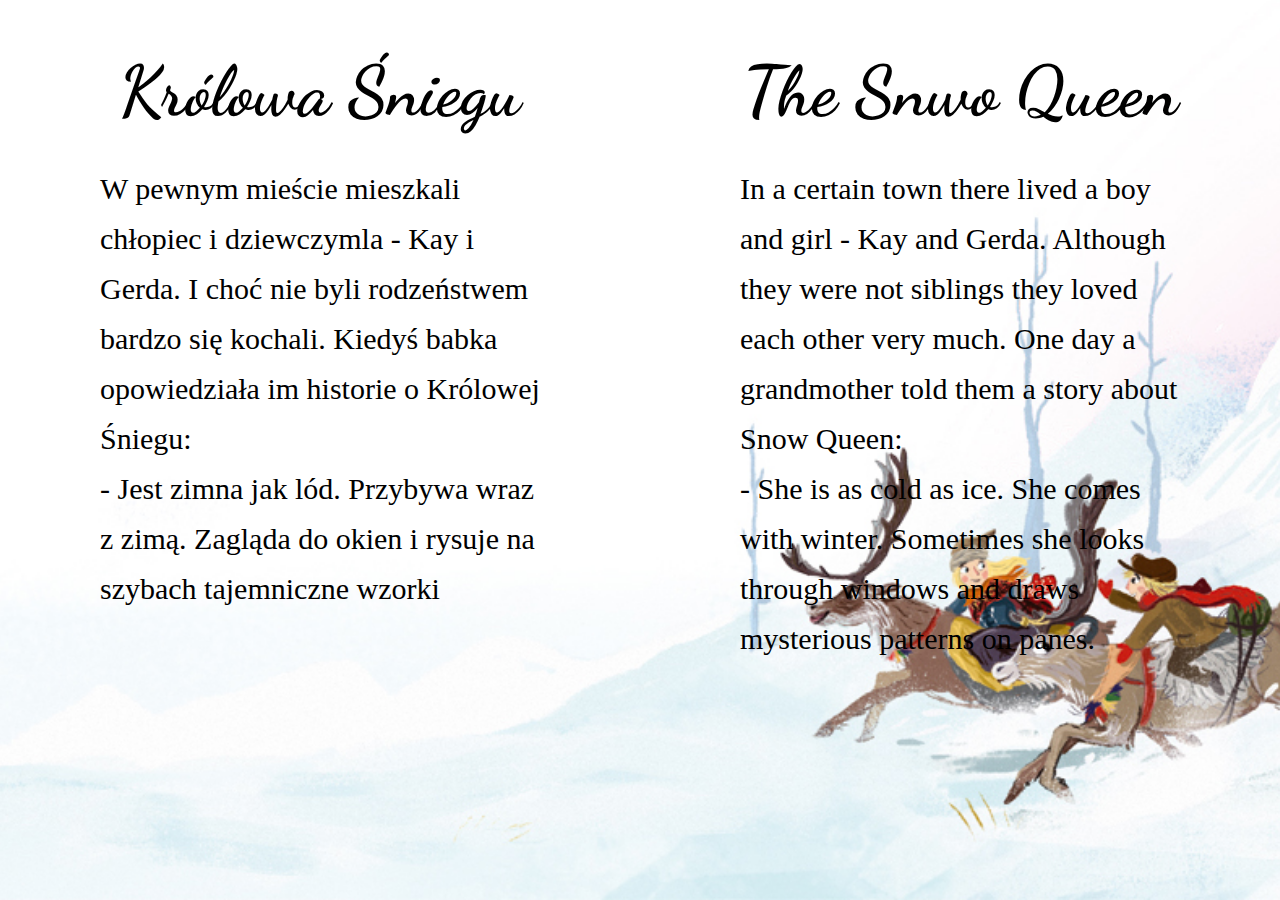
==== krolowasniegu.html @ d52dce69 "Init" ====
<!DOCTYPE HTML>
<html lang="pl">
    <head>
        <meta charset="utf-8" />
        <meta http-equiv="X-UA-Compatible" content="IE=edge,chrome=1"/>

        <title>Królowa śniegu</title>

        <meta name="description" content="Strona Baśni dla dzieci"/>
        <meta name="keywords" content="bajki, baśnie, opowieści, tales, fairy tales"/>
        <link href="https://fonts.googleapis.com/css2?family=Lato:wght@400;700&display=swap" rel="stylesheet">
        <link href="https://fonts.googleapis.com/css2?family=Dancing+Script:wght@700&display=swap" rel="stylesheet">
        <link href="https://fonts.googleapis.com/css2?family=Baloo+Paaji+2:wght@600&display=swap" rel="stylesheet">
        <link href="https://fonts.googleapis.com/css2?family=Roboto&display=swap" rel="stylesheet">
        <link href="https://fonts.googleapis.com/css2?family=Baloo+Bhaina+2:wght@500&display=swap" rel="stylesheet">

        <link href="krolowasniegu.css" rel="stylesheet" type="text/css"/>
    </head>

    <body>

        <div class="wrapper">

            <div class="content">
                <h1>Królowa Śniegu</h1>
                <p>W pewnym mieście mieszkali chłopiec i dziewczymla - Kay i Gerda. I choć nie byli rodzeństwem bardzo się kochali.
                Kiedyś babka opowiedziała im historie o Królowej Śniegu:<br> - Jest zimna jak lód. Przybywa wraz z zimą. Zagląda do okien i rysuje
                na szybach tajemniczne wzorki
                </p>
            </div>

            <div class="content">
                <h1>The Snwo Queen</h1>
                <p>In a certain town there lived a boy and girl - Kay and Gerda. Although they were not siblings they loved each other very much.
                One day a grandmother told them a story about Snow Queen:<br> - She is as cold as ice. She comes with winter. Sometimes she looks
                through windows and draws mysterious patterns on panes.
                </p>
            </div>

        </div>


    </body>
---- krolowasniegu.css ----
*{
    margin:0;
    padding:0;
}
.wrapper
{
    width: 100vw;
    height: 100vh;
    background: url("Królowa-Śn2.jpg") center;
    width: 100vw;
    height: 100vh;
    background-size: cover;
    display: flex;
    justify-content: space-evenly;
}
.content
{
    width: 50%;
}
h1
{
    font-family: 'Dancing Script', cursive;
    font-size: 70px;
    padding-top: 50px;
    text-align: center;
    padding-bottom: 30px;
}
p
{
    padding-left: 100px;
    padding-right: 100px;
    font-size: 30px;
    line-height: 50px;
    
}
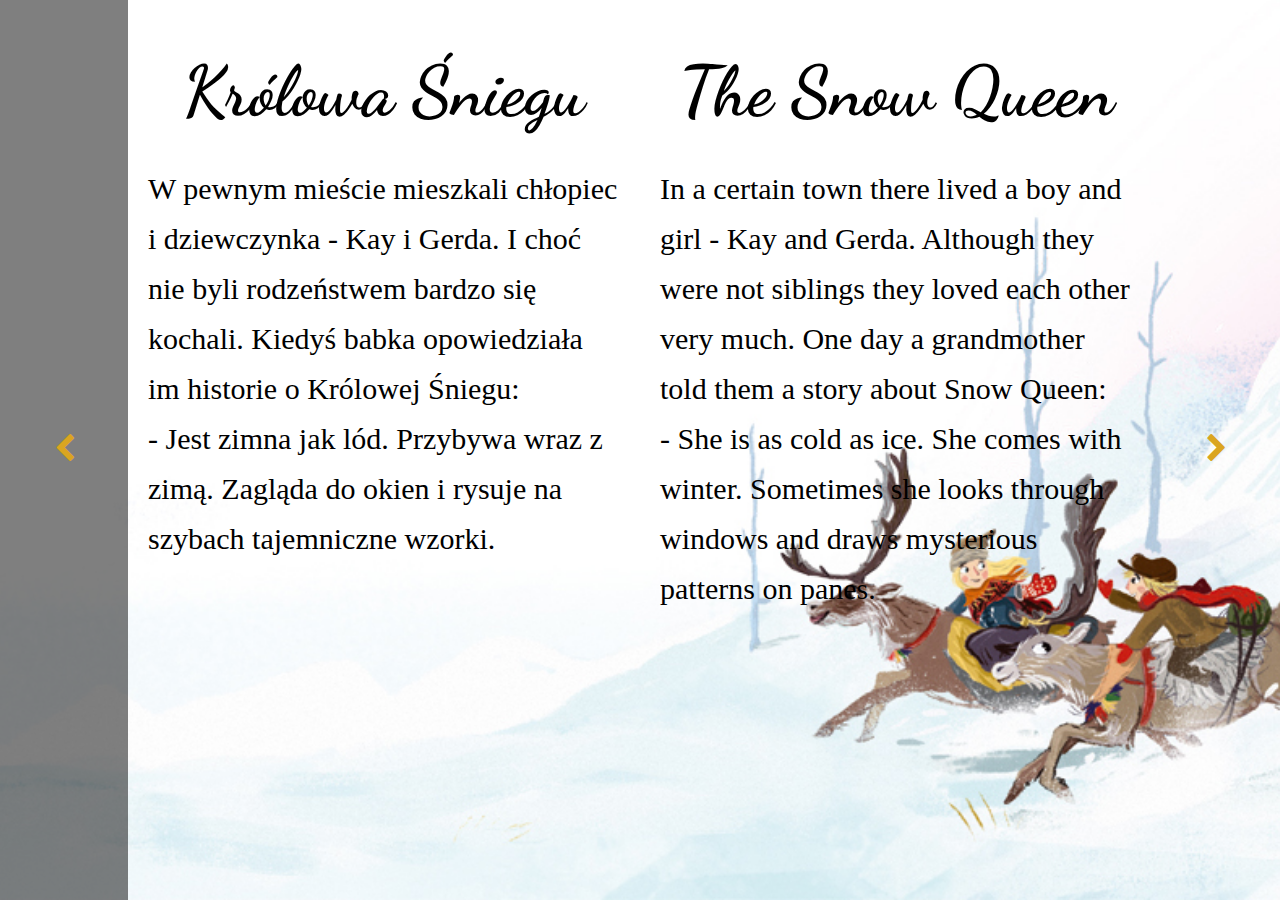
==== commit 0508b861: "Update" ====
--- a/krolowasniegu.html
+++ b/krolowasniegu.html
@@ -15,28 +15,45 @@
         <link href="https://fonts.googleapis.com/css2?family=Baloo+Bhaina+2:wght@500&display=swap" rel="stylesheet">
 
         <link href="krolowasniegu.css" rel="stylesheet" type="text/css"/>
+        <link href="css/facebook.css" rel="stylesheet" type="text/css"/>
     </head>
 
     <body>
 
         <div class="wrapper">
+            
+            <a style="width: 10%;" href="Wybierzbajke.html"><div class="lewe">
+                <i class="icon-left-open"></i>
+              
 
-            <div class="content">
-                <h1>Królowa Śniegu</h1>
-                <p>W pewnym mieście mieszkali chłopiec i dziewczymla - Kay i Gerda. I choć nie byli rodzeństwem bardzo się kochali.
-                Kiedyś babka opowiedziała im historie o Królowej Śniegu:<br> - Jest zimna jak lód. Przybywa wraz z zimą. Zagląda do okien i rysuje
-                na szybach tajemniczne wzorki
-                </p>
+            </div></a>
+            <div class="contentWrapper">
+                <div class="content">
+                    <h1>Królowa Śniegu</h1>
+                    <p>W pewnym mieście mieszkali chłopiec i dziewczynka - Kay i Gerda. I choć nie byli rodzeństwem bardzo się kochali.
+                    Kiedyś babka opowiedziała im historie o Królowej Śniegu:<br> - Jest zimna jak lód. Przybywa wraz z zimą. Zagląda do okien i rysuje
+                    na szybach tajemniczne wzorki.
+                    </p>
+                </div>
+    
+                <div class="content">
+                    <h1>The Snow Queen</h1>
+                    <p>In a certain town there lived a boy and girl - Kay and Gerda. Although they were not siblings they loved each other very much.
+                    One day a grandmother told them a story about Snow Queen:<br> - She is as cold as ice. She comes with winter. Sometimes she looks
+                    through windows and draws mysterious patterns on panes.
+                    </p>
+                </div>
             </div>
 
-            <div class="content">
-                <h1>The Snwo Queen</h1>
-                <p>In a certain town there lived a boy and girl - Kay and Gerda. Although they were not siblings they loved each other very much.
-                One day a grandmother told them a story about Snow Queen:<br> - She is as cold as ice. She comes with winter. Sometimes she looks
-                through windows and draws mysterious patterns on panes.
-                </p>
+            <a style="width: 10%;" href="Wybierzbajke.html">
+           
+            <div class="lewe">
+
+                <i class="icon-right-open"></i>
+
             </div>
-
+  
+        </a>
         </div>
 
 
--- a/krolowasniegu.css
+++ b/krolowasniegu.css
@@ -7,15 +7,44 @@
     width: 100vw;
     height: 100vh;
     background: url("Królowa-Śn2.jpg") center;
-    width: 100vw;
-    height: 100vh;
     background-size: cover;
     display: flex;
-    justify-content: space-evenly;
+    justify-content: space-between;
+}
+
+.lewe
+{
+    width: 100%;
+    height: 100%;
+    background-color: rgba(0,0,0,0);
+    transition: background-color .7s;
+    display: flex;
+    align-items: center;
+    justify-content: center;
+}
+.lewe:hover
+{
+    background-color: rgba(0,0,0,0.5);
+    cursor: pointer;
+    
+}
+i
+{
+    font-size: 30px;
+}
+a
+{
+    color: goldenrod;
 }
 .content
 {
     width: 50%;
+    height: 100%;
+    
+}
+.contentWrapper{
+    width: 80%;
+    display: flex;
 }
 h1
 {
@@ -27,8 +56,8 @@
 }
 p
 {
-    padding-left: 100px;
-    padding-right: 100px;
+    padding-left: 20px;
+    padding-right: 20px;
     font-size: 30px;
     line-height: 50px;
     
--- a/css/facebook.css
+++ b/css/facebook.css
@@ -0,0 +1,59 @@
+@font-face {
+  font-family: 'facebook';
+  src: url('../font/facebook.eot?35495531');
+  src: url('../font/facebook.eot?35495531#iefix') format('embedded-opentype'),
+       url('../font/facebook.woff2?35495531') format('woff2'),
+       url('../font/facebook.woff?35495531') format('woff'),
+       url('../font/facebook.ttf?35495531') format('truetype'),
+       url('../font/facebook.svg?35495531#facebook') format('svg');
+  font-weight: normal;
+  font-style: normal;
+}
+/* Chrome hack: SVG is rendered more smooth in Windozze. 100% magic, uncomment if you need it. */
+/* Note, that will break hinting! In other OS-es font will be not as sharp as it could be */
+/*
+@media screen and (-webkit-min-device-pixel-ratio:0) {
+  @font-face {
+    font-family: 'facebook';
+    src: url('../font/facebook.svg?35495531#facebook') format('svg');
+  }
+}
+*/
+ 
+ [class^="icon-"]:before, [class*=" icon-"]:before {
+  font-family: "facebook";
+  font-style: normal;
+  font-weight: normal;
+  speak: none;
+ 
+  display: inline-block;
+  text-decoration: inherit;
+  width: 1em;
+  margin-right: .2em;
+  text-align: center;
+  /* opacity: .8; */
+ 
+  /* For safety - reset parent styles, that can break glyph codes*/
+  font-variant: normal;
+  text-transform: none;
+ 
+  /* fix buttons height, for twitter bootstrap */
+  line-height: 1em;
+ 
+  /* Animation center compensation - margins should be symmetric */
+  /* remove if not needed */
+  margin-left: .2em;
+ 
+  /* you can be more comfortable with increased icons size */
+  /* font-size: 120%; */
+ 
+  /* Font smoothing. That was taken from TWBS */
+  -webkit-font-smoothing: antialiased;
+  -moz-osx-font-smoothing: grayscale;
+ 
+  /* Uncomment for 3D effect */
+  /* text-shadow: 1px 1px 1px rgba(127, 127, 127, 0.3); */
+}
+ 
+.icon-left-open:before { content: '\e800'; } /* '' */
+.icon-right-open:before { content: '\e801'; } /* '' */